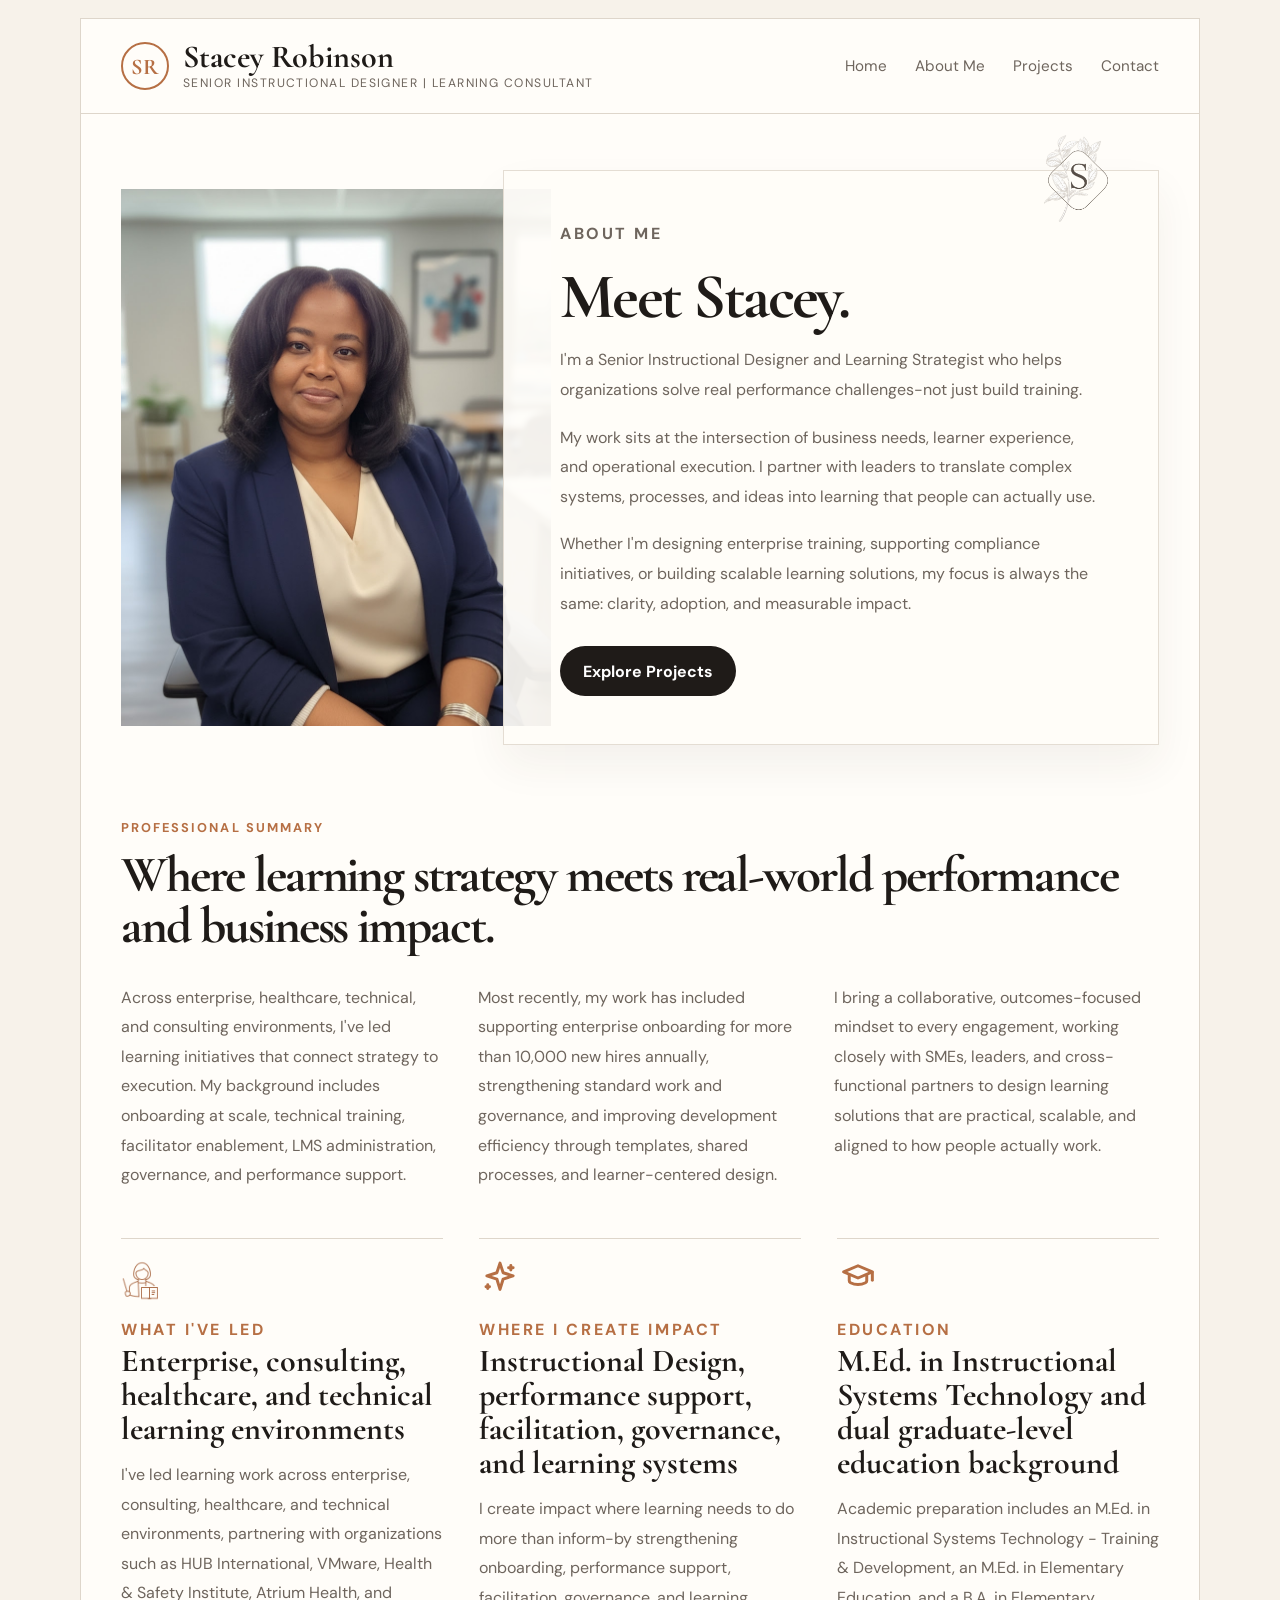
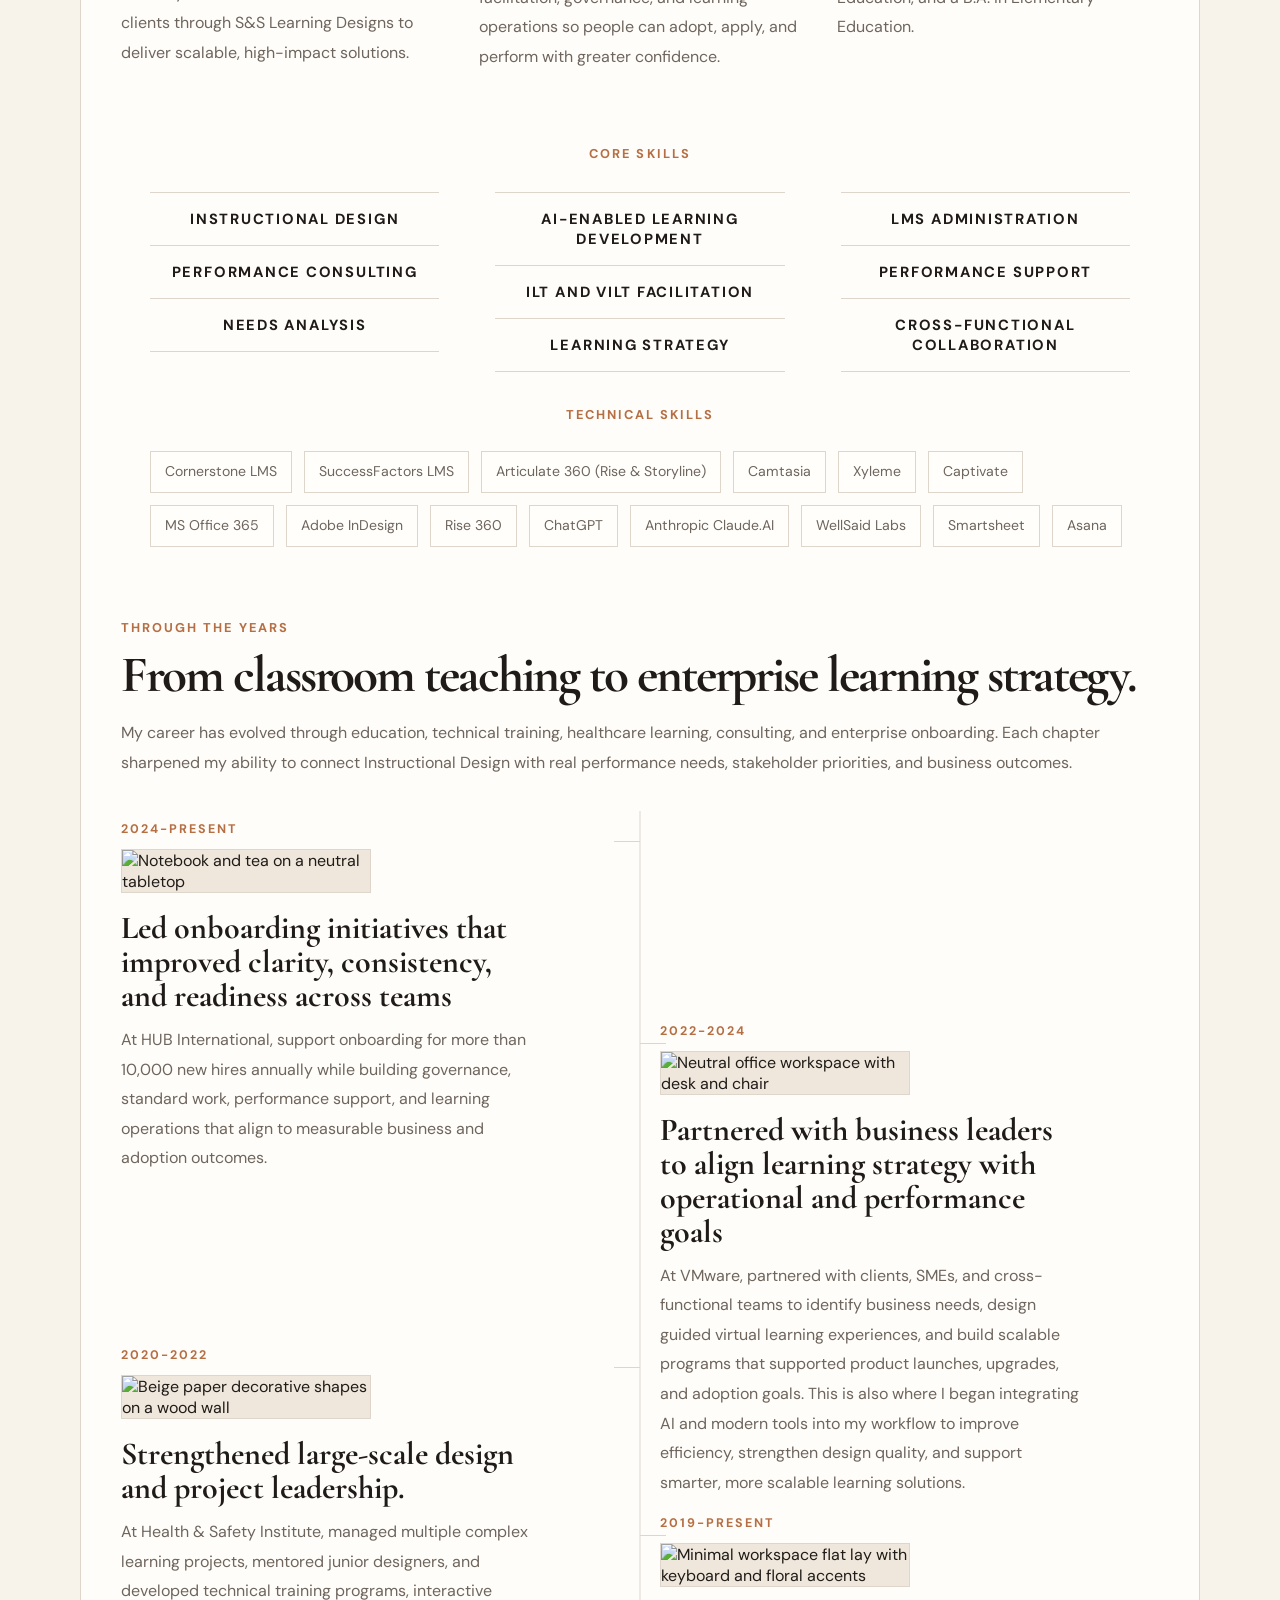
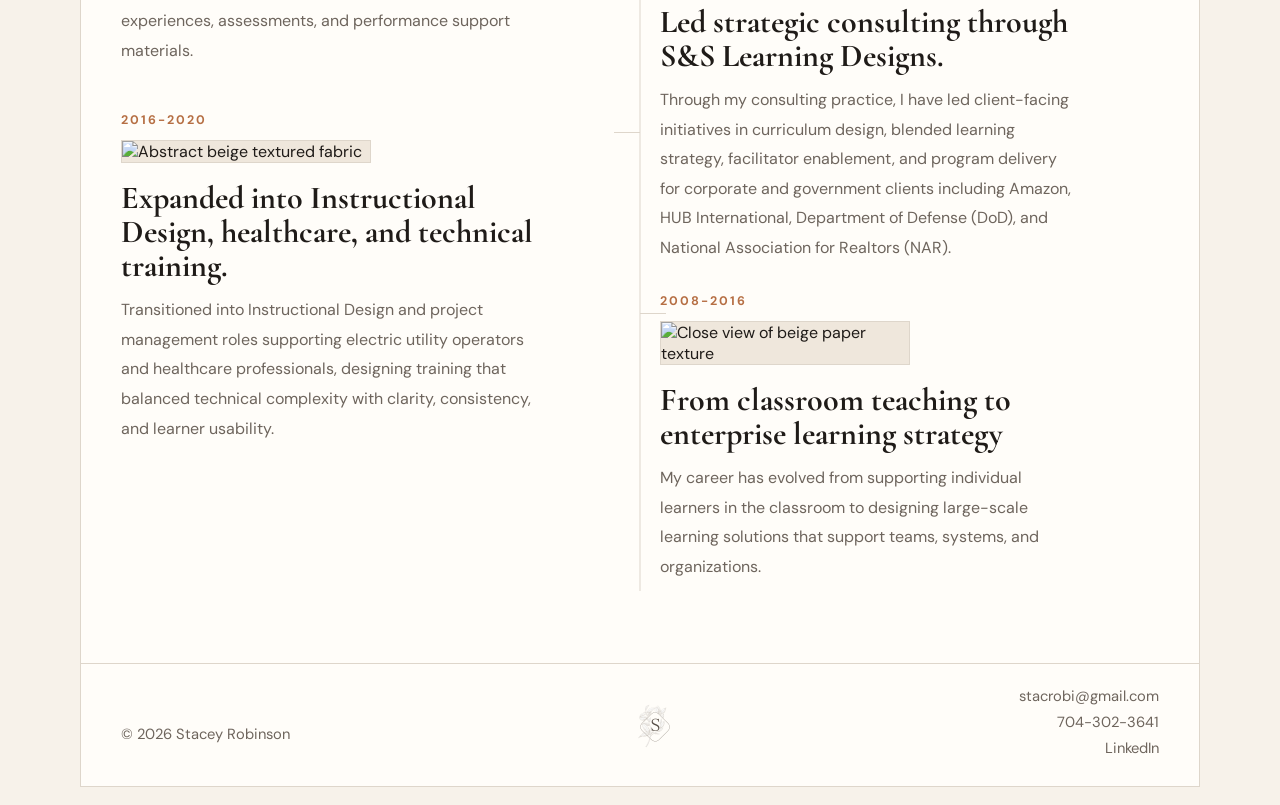
==== about.html @ fc7bc7dc "Add files via upload" ====
<!doctype html>
<html lang="en">
<head>
  <meta charset="utf-8">
  <meta name="viewport" content="width=device-width, initial-scale=1">
  <title>About Me | Stacey Robinson</title>
  <meta
    name="description"
    content="About Stacey Robinson, Senior Instructional Designer and Learning Strategist focused on enterprise learning, performance support, and strategic capability building."
  >
  <link rel="preconnect" href="https://fonts.googleapis.com">
  <link rel="preconnect" href="https://fonts.gstatic.com" crossorigin>
  <link
    href="https://fonts.googleapis.com/css2?family=DM+Sans:wght@400;500;700&family=Cormorant+Garamond:wght@500;600;700&display=swap"
    rel="stylesheet"
  >
  <link rel="stylesheet" href="styles.css">
</head>
<body>
  <div class="page-shell">
    <header class="site-header">
      <a class="brand" href="index.html" aria-label="Stacey Robinson home">
        <span class="brand-mark">SR</span>
        <span class="brand-copy">
          <span class="brand-name">Stacey Robinson</span>
          <span class="brand-role">Senior Instructional Designer | Learning Consultant</span>
        </span>
      </a>

      <button class="menu-toggle" type="button" aria-expanded="false" aria-controls="site-nav">
        Menu
      </button>

      <nav class="site-nav" id="site-nav" aria-label="Primary">
        <a href="index.html">Home</a>
        <a href="about.html">About Me</a>
        <a href="projects.html">Projects</a>
        <a href="contact.html">Contact</a>
      </nav>
    </header>

    <main>
      <section class="about-page-hero">
        <div class="about-page-image">
          <img src="about-stacey.jpg" alt="Portrait of Stacey Robinson seated in a professional office">
        </div>

        <div class="about-page-card">
          <div class="about-page-logo-wrap" aria-hidden="true">
            <img class="about-page-logo" src="stacey-botanical-logo.png" alt="Decorative Stacey Robinson botanical logo">
          </div>
          <p class="eyebrow">About Me</p>
          <h1>Meet Stacey.</h1>
          <p>
            I'm a Senior Instructional Designer and Learning Strategist who helps organizations solve
            real performance challenges-not just build training.
          </p>
          <p>
            My work sits at the intersection of business needs, learner experience, and operational
            execution. I partner with leaders to translate complex systems, processes, and ideas into
            learning that people can actually use.
          </p>
          <p>
            Whether I'm designing enterprise training, supporting compliance initiatives, or building
            scalable learning solutions, my focus is always the same: clarity, adoption, and measurable impact.
          </p>
          <a class="button button-primary" href="projects.html">Explore Projects</a>
        </div>
      </section>

      <section class="about-story">
        <div class="section-heading">
          <p class="eyebrow">Professional Summary</p>
          <h2>Where learning strategy meets real-world performance and business impact.</h2>
        </div>

        <div class="about-story-grid">
          <p>
            Across enterprise, healthcare, technical, and consulting environments, I've led learning
            initiatives that connect strategy to execution. My background includes onboarding at scale,
            technical training, facilitator enablement, LMS administration, governance, and performance support.
          </p>
          <p>
            Most recently, my work has included supporting enterprise onboarding for more than 10,000
            new hires annually, strengthening standard work and governance, and improving development efficiency
            through templates, shared processes, and learner-centered design.
          </p>
          <p>
            I bring a collaborative, outcomes-focused mindset to every engagement, working closely with
            SMEs, leaders, and cross-functional partners to design learning solutions that are practical,
            scalable, and aligned to how people actually work.
          </p>
        </div>
      </section>

      <section class="about-credentials">
        <div class="about-credential">
          <span class="about-credential-icon" aria-hidden="true">
            <img class="about-credential-icon-image" src="what-ive-led-icon.png" alt="">
          </span>
          <p class="eyebrow">What I've Led</p>
          <h3>Enterprise, consulting, healthcare, and technical learning environments</h3>
          <p>
            I've led learning work across enterprise, consulting, healthcare, and technical environments,
            partnering with organizations such as HUB International, VMware, Health &amp; Safety Institute,
            Atrium Health, and clients through S&amp;S Learning Designs to deliver scalable, high-impact solutions.
          </p>
        </div>

        <div class="about-credential">
          <span class="about-credential-icon" aria-hidden="true">
            <svg viewBox="0 0 24 24" focusable="false">
              <path d="M12 3.5 13.8 9l5.7 1.8-5.7 1.8-1.8 5.9-1.8-5.9-5.7-1.8L10.2 9 12 3.5Z" fill="none" stroke="currentColor" stroke-width="1.7" stroke-linejoin="round"/>
              <path d="M18.2 4.8v2.6M19.5 6.1h-2.6M5 15.9v2.1M6 17H4" fill="none" stroke="currentColor" stroke-width="1.7" stroke-linecap="round"/>
            </svg>
          </span>
          <p class="eyebrow">Where I Create Impact</p>
          <h3>Instructional Design, performance support, facilitation, governance, and learning systems</h3>
          <p>
            I create impact where learning needs to do more than inform-by strengthening onboarding,
            performance support, facilitation, governance, and learning operations so people can adopt,
            apply, and perform with greater confidence.
          </p>
        </div>

        <div class="about-credential">
          <span class="about-credential-icon" aria-hidden="true">
            <svg viewBox="0 0 24 24" focusable="false">
              <path d="M3.8 8.5 12 5l8.2 3.5L12 12 3.8 8.5Z" fill="none" stroke="currentColor" stroke-width="1.7" stroke-linejoin="round"/>
              <path d="M7 10.4v3.2c0 .5.3.9.7 1.1 1 .5 2.5 1 4.3 1s3.3-.5 4.3-1c.4-.2.7-.6.7-1.1v-3.2" fill="none" stroke="currentColor" stroke-width="1.7" stroke-linecap="round" stroke-linejoin="round"/>
              <path d="M20.2 9v4.3" fill="none" stroke="currentColor" stroke-width="1.7" stroke-linecap="round"/>
            </svg>
          </span>
          <p class="eyebrow">Education</p>
          <h3>M.Ed. in Instructional Systems Technology and dual graduate-level education background</h3>
          <p>
            Academic preparation includes an M.Ed. in Instructional Systems Technology - Training &amp; Development,
            an M.Ed. in Elementary Education, and a B.A. in Elementary Education.
          </p>
        </div>
      </section>

      <section class="skills-expertise">
        <div class="section-heading section-heading-centered">
          <p class="eyebrow">Core Skills</p>
        </div>

        <div class="skills-grid">
          <div class="skills-column">
            <p>Instructional Design</p>
            <p>Performance Consulting</p>
            <p>Needs Analysis</p>
          </div>
          <div class="skills-column">
            <p>AI-Enabled Learning Development</p>
            <p>ILT and VILT Facilitation</p>
            <p>Learning Strategy</p>
          </div>
          <div class="skills-column">
            <p>LMS Administration</p>
            <p>Performance Support</p>
            <p>Cross-Functional Collaboration</p>
          </div>
        </div>

        <div class="section-heading section-heading-centered technical-skills-heading">
          <p class="eyebrow">Technical Skills</p>
        </div>

        <div class="technical-tools">
          <p>Cornerstone LMS</p>
          <p>SuccessFactors LMS</p>
          <p>Articulate 360 (Rise &amp; Storyline)</p>
          <p>Camtasia</p>
          <p>Xyleme</p>
          <p>Captivate</p>
          <p>MS Office 365</p>
          <p>Adobe InDesign</p>
          <p>Rise 360</p>
          <p>ChatGPT</p>
          <p>Anthropic Claude.AI</p>
          <p>WellSaid Labs</p>
          <p>Smartsheet</p>
          <p>Asana</p>
        </div>
      </section>

      <section class="career-timeline">
        <div class="career-timeline-intro">
          <p class="eyebrow">Through The Years</p>
          <h2>From classroom teaching to enterprise learning strategy.</h2>
          <p>
            My career has evolved through education, technical training, healthcare learning, consulting,
            and enterprise onboarding. Each chapter sharpened my ability to connect Instructional Design
            with real performance needs, stakeholder priorities, and business outcomes.
          </p>
        </div>

        <div class="timeline">
          <article class="timeline-item timeline-item-left">
            <div class="timeline-content">
              <p class="timeline-year">2024-Present</p>
              <img
                class="timeline-image"
                src="https://images.pexels.com/photos/2829259/pexels-photo-2829259.jpeg?auto=compress&cs=tinysrgb&w=1200"
                alt="Notebook and tea on a neutral tabletop"
              >
              <h3>Led onboarding initiatives that improved clarity, consistency, and readiness across teams</h3>
              <p>
                At HUB International, support onboarding for more than 10,000 new hires annually while
                building governance, standard work, performance support, and learning operations that align
                to measurable business and adoption outcomes.
              </p>
            </div>
          </article>

          <article class="timeline-item timeline-item-right">
            <div class="timeline-content">
              <p class="timeline-year">2022-2024</p>
              <img
                class="timeline-image"
                src="https://images.pexels.com/photos/20348131/pexels-photo-20348131.jpeg?auto=compress&cs=tinysrgb&w=1200"
                alt="Neutral office workspace with desk and chair"
              >
              <h3>Partnered with business leaders to align learning strategy with operational and performance goals</h3>
              <p>
                At VMware, partnered with clients, SMEs, and cross-functional teams to identify business
                needs, design guided virtual learning experiences, and build scalable programs that supported
                product launches, upgrades, and adoption goals. This is also where I began integrating AI
                and modern tools into my workflow to improve efficiency, strengthen design quality, and
                support smarter, more scalable learning solutions.
              </p>
            </div>
          </article>

          <article class="timeline-item timeline-item-left">
            <div class="timeline-content">
              <p class="timeline-year">2020-2022</p>
              <img
                class="timeline-image"
                src="https://images.pexels.com/photos/8251108/pexels-photo-8251108.jpeg?auto=compress&cs=tinysrgb&w=1200"
                alt="Beige paper decorative shapes on a wood wall"
              >
              <h3>Strengthened large-scale design and project leadership.</h3>
              <p>
                At Health &amp; Safety Institute, managed multiple complex learning projects, mentored
                junior designers, and developed technical training programs, interactive experiences,
                assessments, and performance support materials.
              </p>
            </div>
          </article>

          <article class="timeline-item timeline-item-right">
            <div class="timeline-content">
              <p class="timeline-year">2019-Present</p>
              <img
                class="timeline-image"
                src="https://images.pexels.com/photos/768938/pexels-photo-768938.jpeg?auto=compress&cs=tinysrgb&w=1200"
                alt="Minimal workspace flat lay with keyboard and floral accents"
              >
              <h3>Led strategic consulting through S&amp;S Learning Designs.</h3>
              <p>
                Through my consulting practice, I have led client-facing initiatives in curriculum design,
                blended learning strategy, facilitator enablement, and program delivery for corporate and
                government clients including Amazon, HUB International, Department of Defense (DoD), and
                National Association for Realtors (NAR).
              </p>
            </div>
          </article>

          <article class="timeline-item timeline-item-left">
            <div class="timeline-content">
              <p class="timeline-year">2016-2020</p>
              <img
                class="timeline-image"
                src="https://images.pexels.com/photos/34860703/pexels-photo-34860703.jpeg?auto=compress&cs=tinysrgb&w=1200"
                alt="Abstract beige textured fabric"
              >
              <h3>Expanded into Instructional Design, healthcare, and technical training.</h3>
              <p>
                Transitioned into Instructional Design and project management roles supporting electric
                utility operators and healthcare professionals, designing training that balanced technical
                complexity with clarity, consistency, and learner usability.
              </p>
            </div>
          </article>

          <article class="timeline-item timeline-item-right">
            <div class="timeline-content">
              <p class="timeline-year">2008-2016</p>
              <img
                class="timeline-image"
                src="https://images.pexels.com/photos/5993559/pexels-photo-5993559.jpeg?auto=compress&cs=tinysrgb&w=1200"
                alt="Close view of beige paper texture"
              >
              <h3>From classroom teaching to enterprise learning strategy</h3>
              <p>
                My career has evolved from supporting individual learners in the classroom to designing
                large-scale learning solutions that support teams, systems, and organizations.
              </p>
            </div>
          </article>
        </div>
      </section>
    </main>

    <footer class="site-footer">
      <p>&copy; 2026 Stacey Robinson</p>
      <img class="footer-logo" src="stacey-botanical-logo.png" alt="Stacey Robinson botanical logo">
      <div class="footer-contact">
        <a href="mailto:stacrobi@gmail.com">stacrobi@gmail.com</a>
        <a href="tel:7043023641">704-302-3641</a>
        <a href="https://www.linkedin.com/in/stacrobi/" target="_blank" rel="noreferrer">LinkedIn</a>
      </div>
    </footer>
  </div>

  <script src="script.js"></script>
</body>
</html>
---- styles.css ----
:root {
  --bg: #f7f2ea;
  --surface: #fffdf9;
  --text: #1f1b18;
  --muted: #6e655d;
  --line: #ded6cb;
  --accent: #b66f44;
  --max-width: 1120px;
}

*,
*::before,
*::after {
  box-sizing: border-box;
}

html {
  scroll-behavior: smooth;
}

body {
  margin: 0;
  background: var(--bg);
  color: var(--text);
  font-family: "DM Sans", sans-serif;
}

img {
  display: block;
  max-width: 100%;
}

a {
  color: inherit;
  text-decoration: none;
}

.page-shell {
  width: min(calc(100% - 32px), var(--max-width));
  margin: 18px auto;
  padding: 0 0 28px;
  background: var(--surface);
  border: 1px solid var(--line);
}

.site-header,
.hero,
.hero-kicker,
.about-page-hero,
.about-story,
.about-credentials,
.skills-expertise,
.career-timeline,
.contact-page-hero,
.contact-page-grid,
.projects-hero,
.project-detail,
.focus,
.highlights,
.contact-strip,
.site-footer {
  padding-left: 40px;
  padding-right: 40px;
}

.site-header {
  display: flex;
  align-items: center;
  justify-content: space-between;
  gap: 24px;
  padding-top: 22px;
  padding-bottom: 22px;
  border-bottom: 1px solid var(--line);
}

.brand {
  display: inline-flex;
  align-items: center;
  gap: 14px;
}

.brand-mark {
  display: grid;
  place-items: center;
  width: 48px;
  height: 48px;
  border: 2px solid var(--accent);
  border-radius: 50%;
  color: var(--accent);
  font-family: "Cormorant Garamond", serif;
  font-size: 1.4rem;
  font-weight: 700;
}

.brand-copy {
  display: flex;
  flex-direction: column;
  gap: 2px;
}

.brand-name {
  font-family: "Cormorant Garamond", serif;
  font-size: 2rem;
  font-weight: 700;
  line-height: 1;
}

.brand-role {
  font-size: 0.76rem;
  letter-spacing: 0.12em;
  text-transform: uppercase;
  color: var(--muted);
}

.site-nav {
  display: flex;
  gap: 28px;
  align-items: center;
  font-size: 0.95rem;
}

.site-nav a {
  color: var(--muted);
}

.site-nav a:hover,
.site-nav a:focus-visible {
  color: var(--text);
}

.menu-toggle {
  display: none;
  border: 1px solid var(--line);
  background: transparent;
  padding: 10px 14px;
  font: inherit;
  cursor: pointer;
}

.hero {
  display: grid;
  grid-template-columns: 380px minmax(0, 1.2fr);
  gap: 56px;
  align-items: start;
  padding-top: 54px;
  padding-bottom: 54px;
}

.hero-media img {
  width: 100%;
  aspect-ratio: 3 / 4;
  object-fit: cover;
}

.hero-media {
  padding-top: 18px;
}

.eyebrow {
  margin: 0 0 14px;
  color: var(--accent);
  font-size: 0.8rem;
  font-weight: 700;
  letter-spacing: 0.16em;
  text-transform: uppercase;
}

.hero-kicker {
  margin: 32px 0 0;
  text-align: center;
  color: var(--accent);
  font-weight: 700;
}

.hero .eyebrow {
  text-align: center;
}

.hero h1,
.section-heading h2,
.contact-copy h2 {
  margin: 0;
  font-family: "Cormorant Garamond", serif;
  font-size: clamp(2.8rem, 4.4vw, 4.6rem);
  line-height: 1;
  letter-spacing: -0.04em;
}

.hero-intro,
.hero-support,
.focus-list p,
.highlight-item p,
.contact-details a {
  font-size: 1rem;
  line-height: 1.8;
  color: var(--muted);
}

.hero-intro {
  margin: 24px 0 12px;
  max-width: 58ch;
}

.hero-support {
  margin: 0;
  max-width: 58ch;
}

.hero-actions {
  display: flex;
  flex-wrap: wrap;
  gap: 14px;
  margin-top: 28px;
}

.button {
  display: inline-flex;
  align-items: center;
  justify-content: center;
  min-height: 50px;
  padding: 0 22px;
  border: 1px solid transparent;
  border-radius: 999px;
  font-weight: 700;
}

.button-primary {
  background: var(--text);
  color: #fff;
}

.button-secondary {
  background: transparent;
  border-color: var(--line);
}

.focus,
.highlights,
.contact-strip {
  padding-top: 56px;
  padding-bottom: 56px;
}

.section-heading {
  max-width: none;
  margin-bottom: 30px;
}

.section-heading h2,
.contact-copy h2 {
  font-size: clamp(2.2rem, 4vw, 3.8rem);
}

.focus-list {
  display: grid;
  grid-template-columns: repeat(3, minmax(0, 1fr));
  gap: 32px;
}

.focus-list article,
.highlight-item {
  padding-top: 18px;
  border-top: 1px solid var(--line);
}

.project-card-link {
  display: block;
  transition: transform 180ms ease, color 180ms ease;
}

.project-card-link:hover,
.project-card-link:focus-visible {
  transform: translateY(-4px);
}

.focus-icon {
  display: inline-flex;
  width: 40px;
  height: 40px;
  margin: 0 auto 18px;
  color: var(--accent);
}

.focus-icon svg {
  width: 100%;
  height: 100%;
}

.focus-list h3,
.highlight-item h3 {
  margin: 0 0 12px;
  font-family: "Cormorant Garamond", serif;
  font-size: 1.9rem;
  line-height: 1.05;
}

.highlights-grid {
  display: grid;
  grid-template-columns: repeat(3, minmax(0, 1fr));
  gap: 28px 36px;
}

.project-thumb-image {
  width: 100%;
  aspect-ratio: 4 / 3;
  margin-bottom: 18px;
  border: 1px solid var(--line);
  object-fit: cover;
  background: #efe7dc;
}

.project-link-button,
.project-review-button {
  display: inline-flex;
  align-items: center;
  justify-content: center;
  min-height: 46px;
  margin-top: 10px;
  padding: 0 18px;
  border: 1px solid var(--line);
  border-radius: 999px;
  background: transparent;
  color: var(--text);
  font-weight: 700;
  transition: background-color 180ms ease, color 180ms ease, border-color 180ms ease, transform 180ms ease;
}

.project-card-link:hover .project-link-button,
.project-card-link:focus-visible .project-link-button {
  border-color: var(--text);
  background: var(--text);
  color: #fff;
  transform: translateY(-1px);
}

.contact-strip {
  display: grid;
  grid-template-columns: minmax(0, 1fr) 280px;
  gap: 32px;
  border-top: 1px solid var(--line);
}

.contact-page-hero {
  padding-top: 42px;
  padding-bottom: 12px;
}

.contact-page-hero h1 {
  margin: 0;
  font-family: "Cormorant Garamond", serif;
  font-size: clamp(2.7rem, 4.6vw, 4.2rem);
  line-height: 0.98;
  letter-spacing: -0.04em;
}

.contact-page-grid {
  display: grid;
  grid-template-columns: 220px minmax(0, 1fr);
  gap: 40px;
  padding-top: 12px;
  padding-bottom: 64px;
}

.contact-page-sidebar {
  display: grid;
  align-content: start;
  gap: 26px;
  padding-top: 10px;
}

.contact-sidebar-block {
  display: grid;
  gap: 6px;
}

.contact-sidebar-label {
  margin: 0 0 2px;
  color: var(--text);
  font-size: 0.76rem;
  font-weight: 700;
  letter-spacing: 0.16em;
  text-transform: uppercase;
}

.contact-sidebar-block a,
.contact-sidebar-block p {
  margin: 0;
  color: var(--muted);
  font-size: 0.95rem;
  line-height: 1.7;
}

.contact-form-panel {
  display: grid;
  gap: 26px;
  padding: 58px 62px;
  background: rgba(255, 255, 255, 0.34);
  border: 1px solid rgba(222, 214, 203, 0.55);
}

.contact-form-field {
  display: grid;
  gap: 12px;
}

.contact-form-field span {
  color: var(--muted);
  font-size: 0.95rem;
}

.contact-form-field input,
.contact-form-field textarea {
  width: 100%;
  border: 0;
  border-bottom: 1px solid var(--line);
  background: transparent;
  padding: 0 0 12px;
  color: var(--text);
  font: inherit;
}

.contact-form-field input:focus,
.contact-form-field textarea:focus {
  outline: none;
  border-bottom-color: var(--text);
}

.contact-form-field textarea {
  resize: vertical;
  min-height: 120px;
}

.contact-form-actions {
  display: flex;
  align-items: center;
  gap: 20px;
  flex-wrap: wrap;
}

.about-page-hero {
  display: grid;
  grid-template-columns: minmax(320px, 430px) minmax(0, 1fr);
  gap: 0;
  align-items: center;
  padding-top: 56px;
  padding-bottom: 56px;
}

.about-page-image {
  position: relative;
  z-index: 1;
}

.about-page-image img {
  width: 100%;
  aspect-ratio: 4 / 5;
  object-fit: cover;
}

.about-page-card {
  position: relative;
  z-index: 2;
  margin-left: -48px;
  padding: 48px 56px;
  background: rgba(255, 253, 249, 0.92);
  border: 1px solid rgba(222, 214, 203, 0.8);
  box-shadow: 0 20px 40px rgba(60, 47, 34, 0.06);
}

.about-page-logo {
  display: block;
  width: 100%;
  height: auto;
}

.about-page-logo-wrap {
  position: absolute;
  top: -58px;
  right: -18px;
  width: 196px;
  pointer-events: none;
}

.about-page-card h1 {
  margin: 0 0 18px;
  font-family: "Cormorant Garamond", serif;
  font-size: clamp(3rem, 5vw, 4.7rem);
  line-height: 0.95;
  letter-spacing: -0.04em;
}

.about-page-card p,
.about-story-grid p,
.about-credential p {
  font-size: 1rem;
  line-height: 1.85;
  color: var(--muted);
}

.about-page-card p {
  max-width: 60ch;
  margin: 0 0 18px;
}

.about-page-card .button {
  margin-top: 10px;
}

.about-story {
  padding-top: 18px;
  padding-bottom: 48px;
}

.about-story-grid {
  display: grid;
  grid-template-columns: repeat(3, minmax(0, 1fr));
  gap: 32px;
}

.about-story-grid p,
.about-credential p {
  margin: 0;
}

.about-credentials {
  display: grid;
  grid-template-columns: repeat(3, minmax(0, 1fr));
  gap: 28px 36px;
  padding-top: 0;
  padding-bottom: 56px;
}

.skills-expertise {
  padding-top: 18px;
  padding-bottom: 64px;
}

.section-heading-centered {
  text-align: center;
  margin-left: auto;
  margin-right: auto;
}

.skills-grid {
  display: grid;
  grid-template-columns: repeat(3, minmax(0, 1fr));
  gap: 20px 56px;
  max-width: 980px;
  margin: 0 auto;
}

.skills-column p {
  margin: 0;
  padding: 16px 0;
  border-top: 1px solid var(--line);
  color: var(--text);
  font-size: 0.92rem;
  font-weight: 700;
  letter-spacing: 0.12em;
  text-transform: uppercase;
  text-align: center;
}

.skills-column p:last-child {
  border-bottom: 1px solid var(--line);
}

.technical-tools {
  display: flex;
  flex-wrap: wrap;
  gap: 12px;
  max-width: 980px;
  margin: 28px auto 0;
}

.technical-skills-heading {
  margin-top: 34px;
  margin-bottom: 0;
}

.technical-tools p {
  margin: 0;
  padding: 10px 14px;
  border: 1px solid var(--line);
  color: var(--muted);
  font-size: 0.88rem;
  line-height: 1.4;
  background: rgba(255, 255, 255, 0.32);
}

.career-timeline {
  padding-top: 8px;
  padding-bottom: 72px;
}

.career-timeline-intro {
  max-width: none;
  margin-bottom: 34px;
}

.career-timeline-intro h2 {
  margin: 0 0 18px;
  font-family: "Cormorant Garamond", serif;
  font-size: clamp(2.6rem, 4vw, 4rem);
  line-height: 0.98;
  letter-spacing: -0.04em;
}

.career-timeline-intro p:last-child {
  margin: 0;
  max-width: 100%;
  font-size: 1rem;
  line-height: 1.85;
  color: var(--muted);
}

.timeline {
  position: relative;
  display: grid;
  gap: 0;
  padding: 10px 0;
  align-items: start;
}

.timeline::before {
  content: "";
  position: absolute;
  top: 0;
  bottom: 0;
  left: 50%;
  width: 1px;
  background: var(--line);
  transform: translateX(-50%);
}

.timeline-item {
  position: relative;
  width: calc(50% - 8px);
}

.timeline-item + .timeline-item {
  margin-top: -150px;
}

.timeline-item::after {
  content: "";
  position: absolute;
  top: 20px;
  width: 26px;
  height: 1px;
  background: var(--line);
}

.timeline-item-left {
  justify-self: start;
}

.timeline-item-left::after {
  right: -8px;
}

.timeline-item-right {
  justify-self: end;
}

.timeline-item-right::after {
  left: -8px;
}

.timeline-content {
  max-width: 420px;
}

.timeline-item-right .timeline-content {
  margin-left: 12px;
}

.timeline-item-left .timeline-content {
  margin-right: 12px;
}

.timeline-year {
  margin: 0 0 12px;
  color: var(--accent);
  font-size: 0.78rem;
  font-weight: 700;
  letter-spacing: 0.16em;
  text-transform: uppercase;
}

.timeline-image {
  width: 100%;
  max-width: 250px;
  margin: 0 0 18px;
  border: 1px solid var(--line);
  object-fit: cover;
  background: #efe7dc;
}

.timeline-content h3 {
  margin: 0 0 12px;
  font-family: "Cormorant Garamond", serif;
  font-size: 2rem;
  line-height: 1.06;
}

.timeline-content p:last-child {
  margin: 0;
  font-size: 1rem;
  line-height: 1.85;
  color: var(--muted);
}

.about-credential {
  padding-top: 18px;
  border-top: 1px solid var(--line);
}

.about-credential-icon {
  display: inline-flex;
  width: 42px;
  height: 42px;
  margin-bottom: 16px;
  color: var(--accent);
}

.about-credential-icon svg {
  width: 100%;
  height: 100%;
}

.about-credential-icon-image {
  width: 112%;
  height: 112%;
  object-fit: contain;
  filter: brightness(0) saturate(100%) invert(48%) sepia(20%) saturate(1155%) hue-rotate(338deg) brightness(91%) contrast(89%);
}

.about-credential h3 {
  margin: 0 0 14px;
  font-family: "Cormorant Garamond", serif;
  font-size: 2rem;
  line-height: 1.06;
}

.about-credential .eyebrow {
  color: var(--accent);
  font-weight: 700;
}

.contact-details {
  display: grid;
  align-content: start;
  gap: 12px;
}

.contact-details a {
  display: inline-flex;
  align-items: center;
  gap: 10px;
}

.contact-icon {
  display: inline-flex;
  width: 18px;
  height: 18px;
  color: var(--text);
  flex: 0 0 auto;
}

.contact-icon svg {
  width: 100%;
  height: 100%;
}

.project-thumb {
  display: grid;
  place-items: center;
  aspect-ratio: 4 / 3;
  margin-bottom: 18px;
  border: 1px solid var(--line);
  background:
    linear-gradient(135deg, #f5eee6 0%, #efe4d7 100%);
  color: var(--muted);
  font-size: 0.85rem;
  font-weight: 700;
  letter-spacing: 0.08em;
  text-transform: uppercase;
}

.projects-hero {
  padding-top: 42px;
  padding-bottom: 24px;
}

.projects-hero h1 {
  margin: 0;
  font-family: "Cormorant Garamond", serif;
  font-size: clamp(2.9rem, 5vw, 5rem);
  line-height: 1;
  letter-spacing: -0.04em;
}

.projects-intro,
.project-detail-copy p,
.project-meta {
  max-width: none;
  font-size: 1.05rem;
  line-height: 1.8;
  color: var(--muted);
}

.projects-intro {
  width: 100%;
}

.project-detail {
  display: grid;
  grid-template-columns: minmax(300px, 420px) minmax(0, 1fr);
  gap: 48px;
  align-items: start;
  padding-top: 40px;
  padding-bottom: 40px;
  border-top: 1px solid var(--line);
}

.project-detail-media img {
  width: 100%;
  border: 1px solid var(--line);
  aspect-ratio: 4 / 3;
  object-fit: cover;
  background: #efe7dc;
}

.project-detail-copy h2 {
  margin: 0 0 16px;
  font-family: "Cormorant Garamond", serif;
  font-size: clamp(2.2rem, 4vw, 3.5rem);
  line-height: 1;
}

.project-detail-copy .eyebrow {
  color: var(--accent);
}

.project-detail-copy p {
  margin: 0 0 18px;
}

.project-review-button {
  margin-top: 18px;
}

.project-review-button:hover,
.project-review-button:focus-visible {
  border-color: var(--text);
  background: var(--text);
  color: #fff;
  transform: translateY(-1px);
}

.project-meta {
  margin: 0;
  padding-left: 20px;
}

.project-meta li + li {
  margin-top: 6px;
}

.site-footer {
  display: flex;
  align-items: end;
  justify-content: space-between;
  gap: 24px;
  padding-top: 22px;
  border-top: 1px solid var(--line);
  color: var(--muted);
  font-size: 0.92rem;
}

.footer-contact {
  display: grid;
  justify-items: end;
  gap: 6px;
  text-align: right;
}

.footer-logo {
  width: 96px;
  height: auto;
  justify-self: center;
}

.footer-contact a {
  color: var(--muted);
}

.footer-contact a:hover,
.footer-contact a:focus-visible {
  color: var(--text);
}

@media (max-width: 900px) {
  .hero,
  .about-page-hero,
  .about-story-grid,
  .about-credentials,
  .skills-grid,
  .timeline,
  .contact-page-grid,
  .project-detail,
  .focus-list,
  .highlights-grid,
  .contact-strip {
    grid-template-columns: 1fr;
  }

  .hero {
    gap: 32px;
  }

  .hero-media,
  .project-detail-media {
    max-width: 420px;
  }

  .about-page-card {
    margin-left: 0;
    margin-top: -24px;
    padding: 32px;
  }

  .about-page-logo-wrap {
    top: -14px;
    right: 8px;
    width: 144px;
  }

  .timeline::before {
    left: 0;
    transform: none;
  }

  .timeline-item {
    width: calc(100% - 28px);
    justify-self: end;
  }

  .timeline-item + .timeline-item {
    margin-top: 0;
  }

  .timeline-content,
  .timeline-item-right .timeline-content,
  .timeline-item-left .timeline-content {
    max-width: none;
    margin-left: 0;
    margin-right: 0;
  }

  .timeline-item::after,
  .timeline-item-left::after,
  .timeline-item-right::after {
    left: -28px;
    right: auto;
  }

  .contact-form-panel {
    padding: 34px 28px;
  }
}

@media (max-width: 760px) {
  .page-shell {
    width: min(calc(100% - 20px), var(--max-width));
  }

  .site-header,
  .hero,
  .about-page-hero,
  .about-story,
  .about-credentials,
  .skills-expertise,
  .career-timeline,
  .contact-page-hero,
  .contact-page-grid,
  .projects-hero,
  .project-detail,
  .focus,
  .highlights,
  .contact-strip,
  .site-footer {
    padding-left: 20px;
    padding-right: 20px;
  }

  .site-header {
    flex-wrap: wrap;
    align-items: flex-start;
  }

  .menu-toggle {
    display: inline-flex;
  }

  .site-nav {
    display: none;
    width: 100%;
    flex-direction: column;
    align-items: flex-start;
    gap: 12px;
    padding-top: 10px;
  }

  .site-nav.is-open {
    display: flex;
  }

  .brand-name {
    font-size: 1.6rem;
  }

  .site-footer {
    flex-direction: column;
    align-items: flex-start;
  }

  .footer-logo {
    align-self: center;
  }

  .footer-contact {
    justify-items: start;
    text-align: left;
  }
}
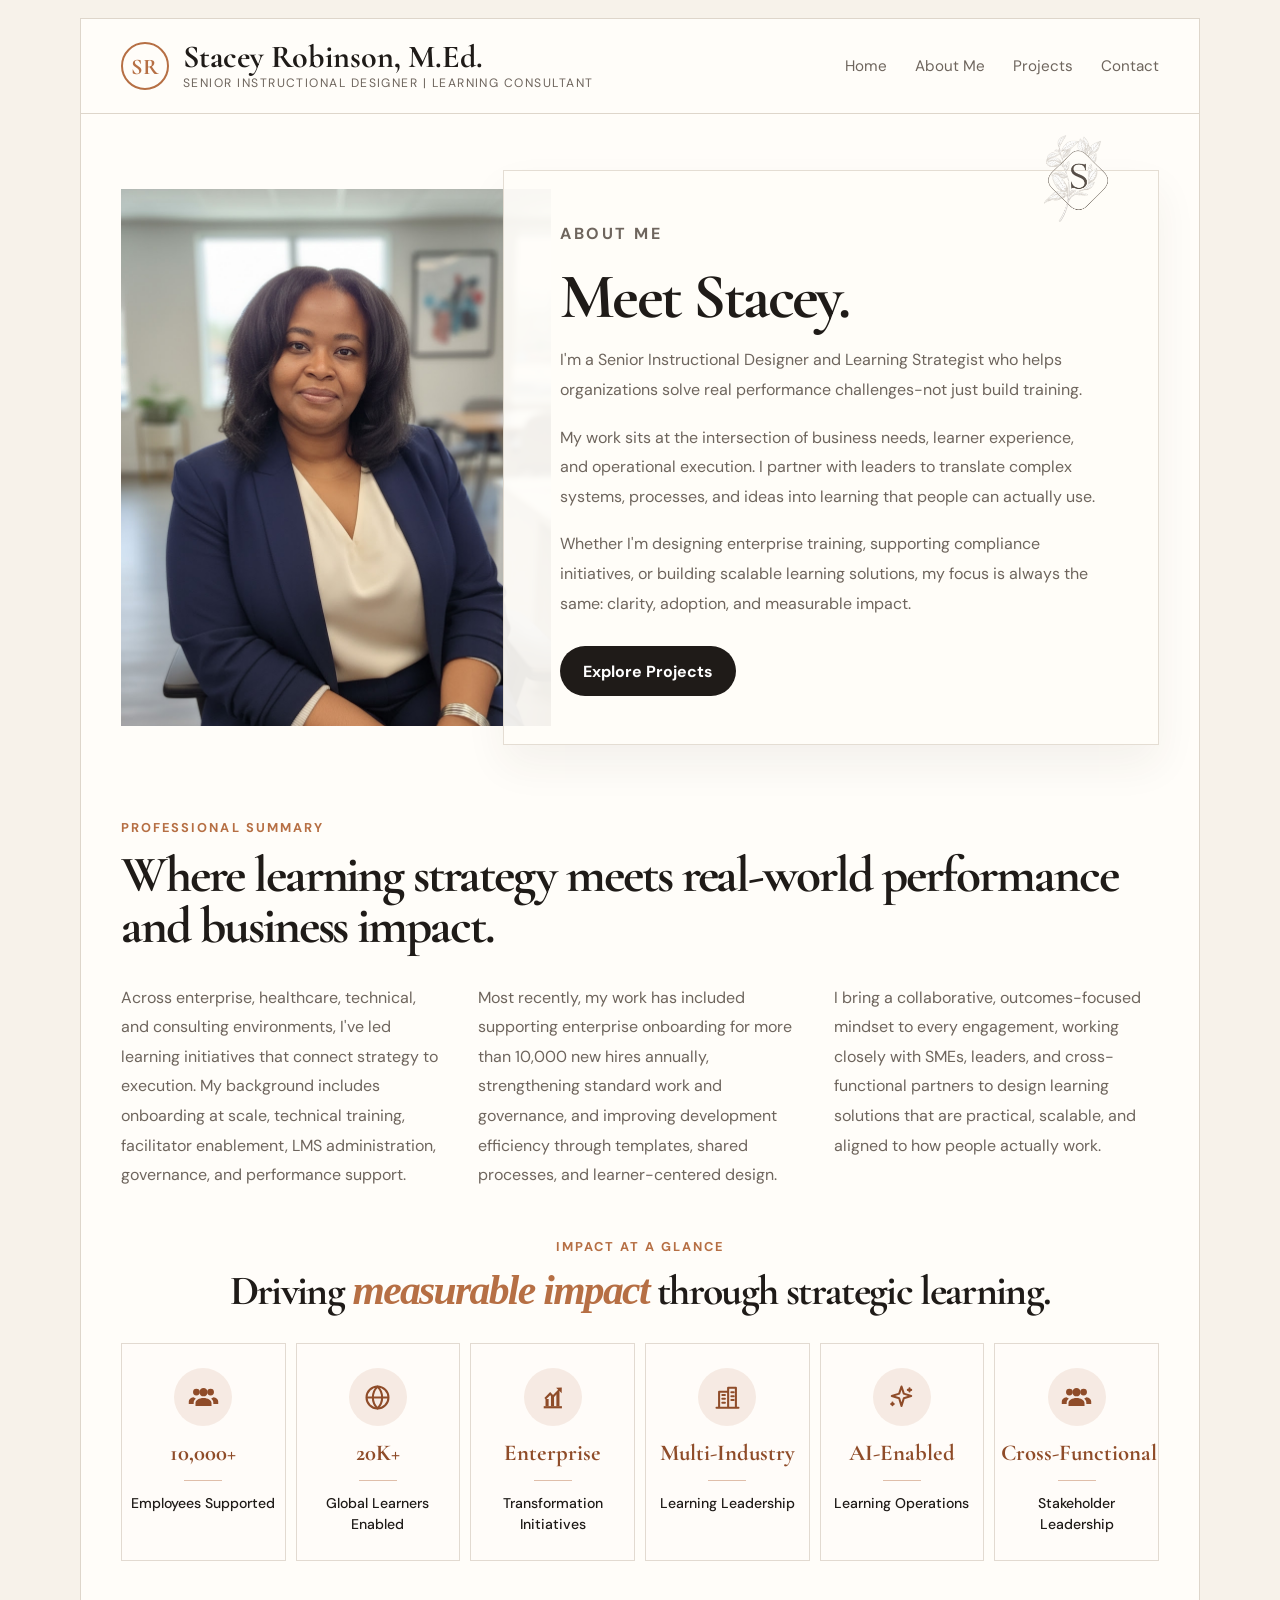
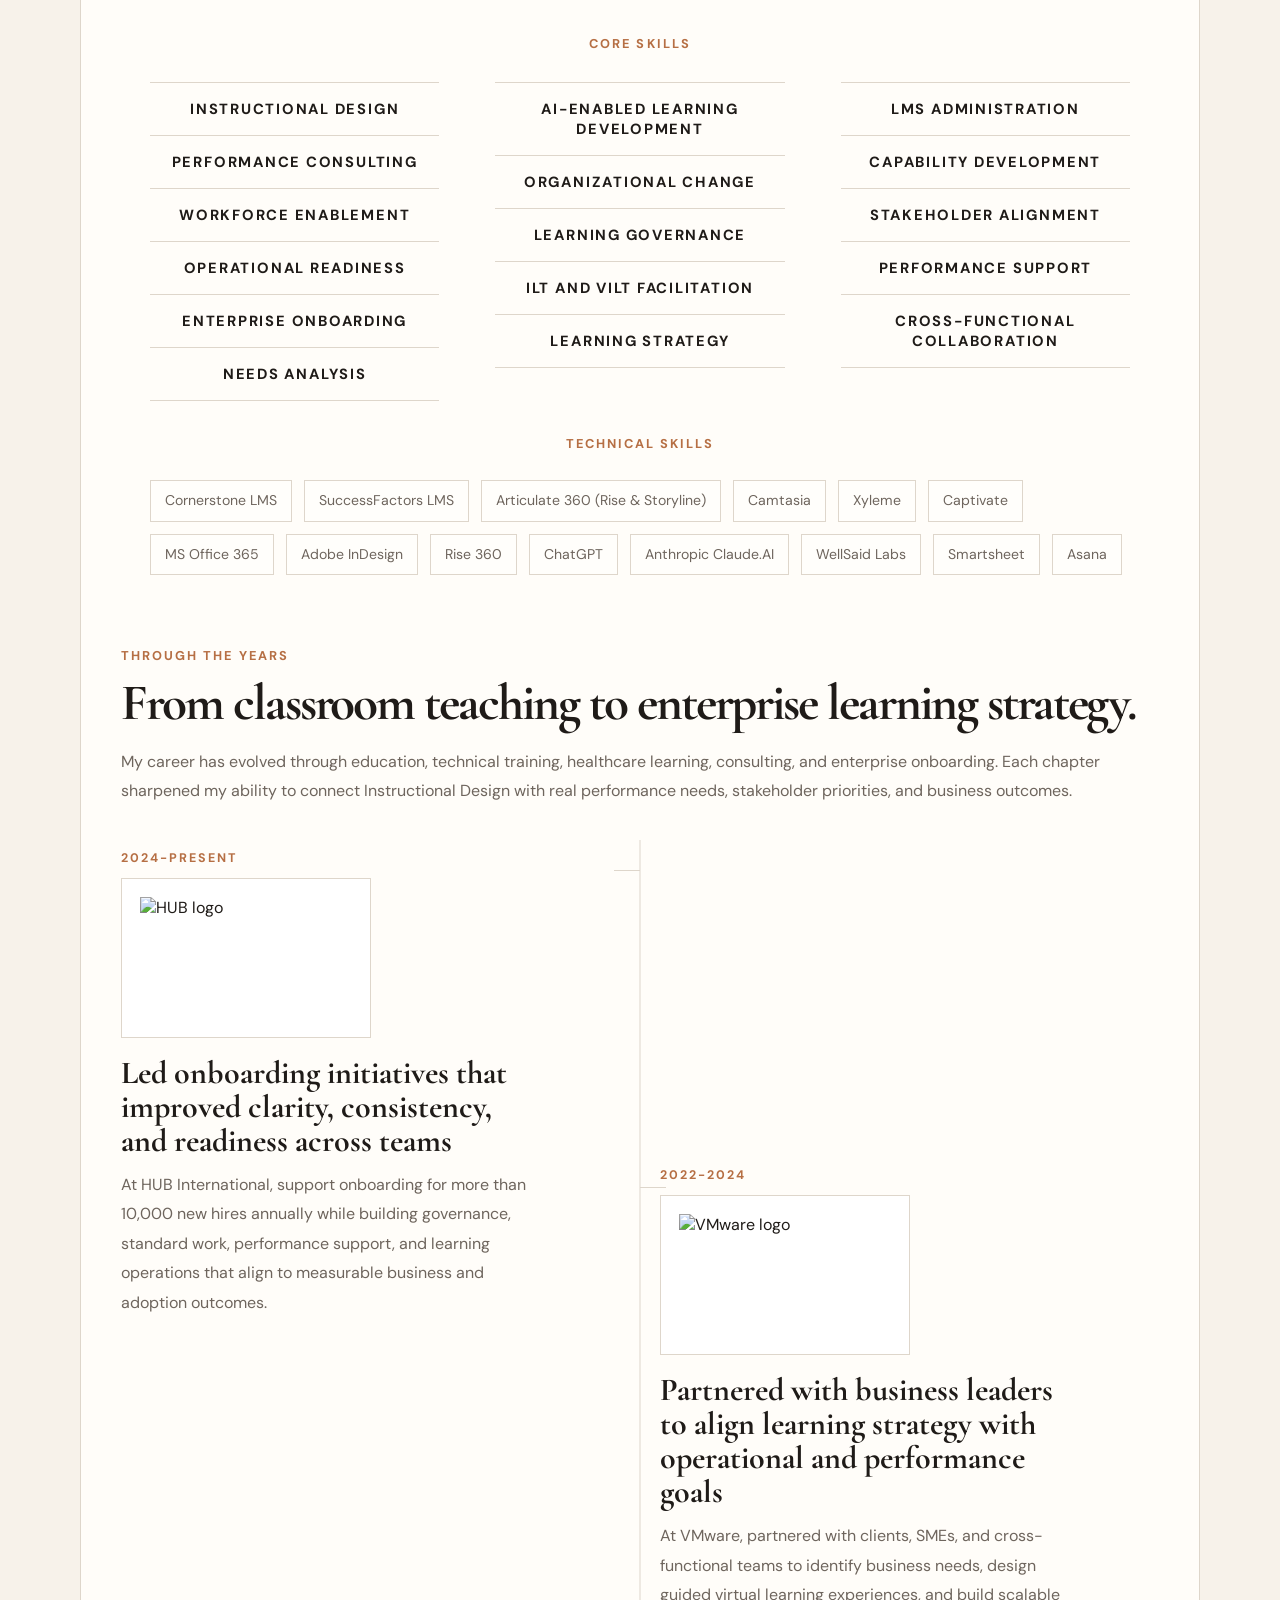
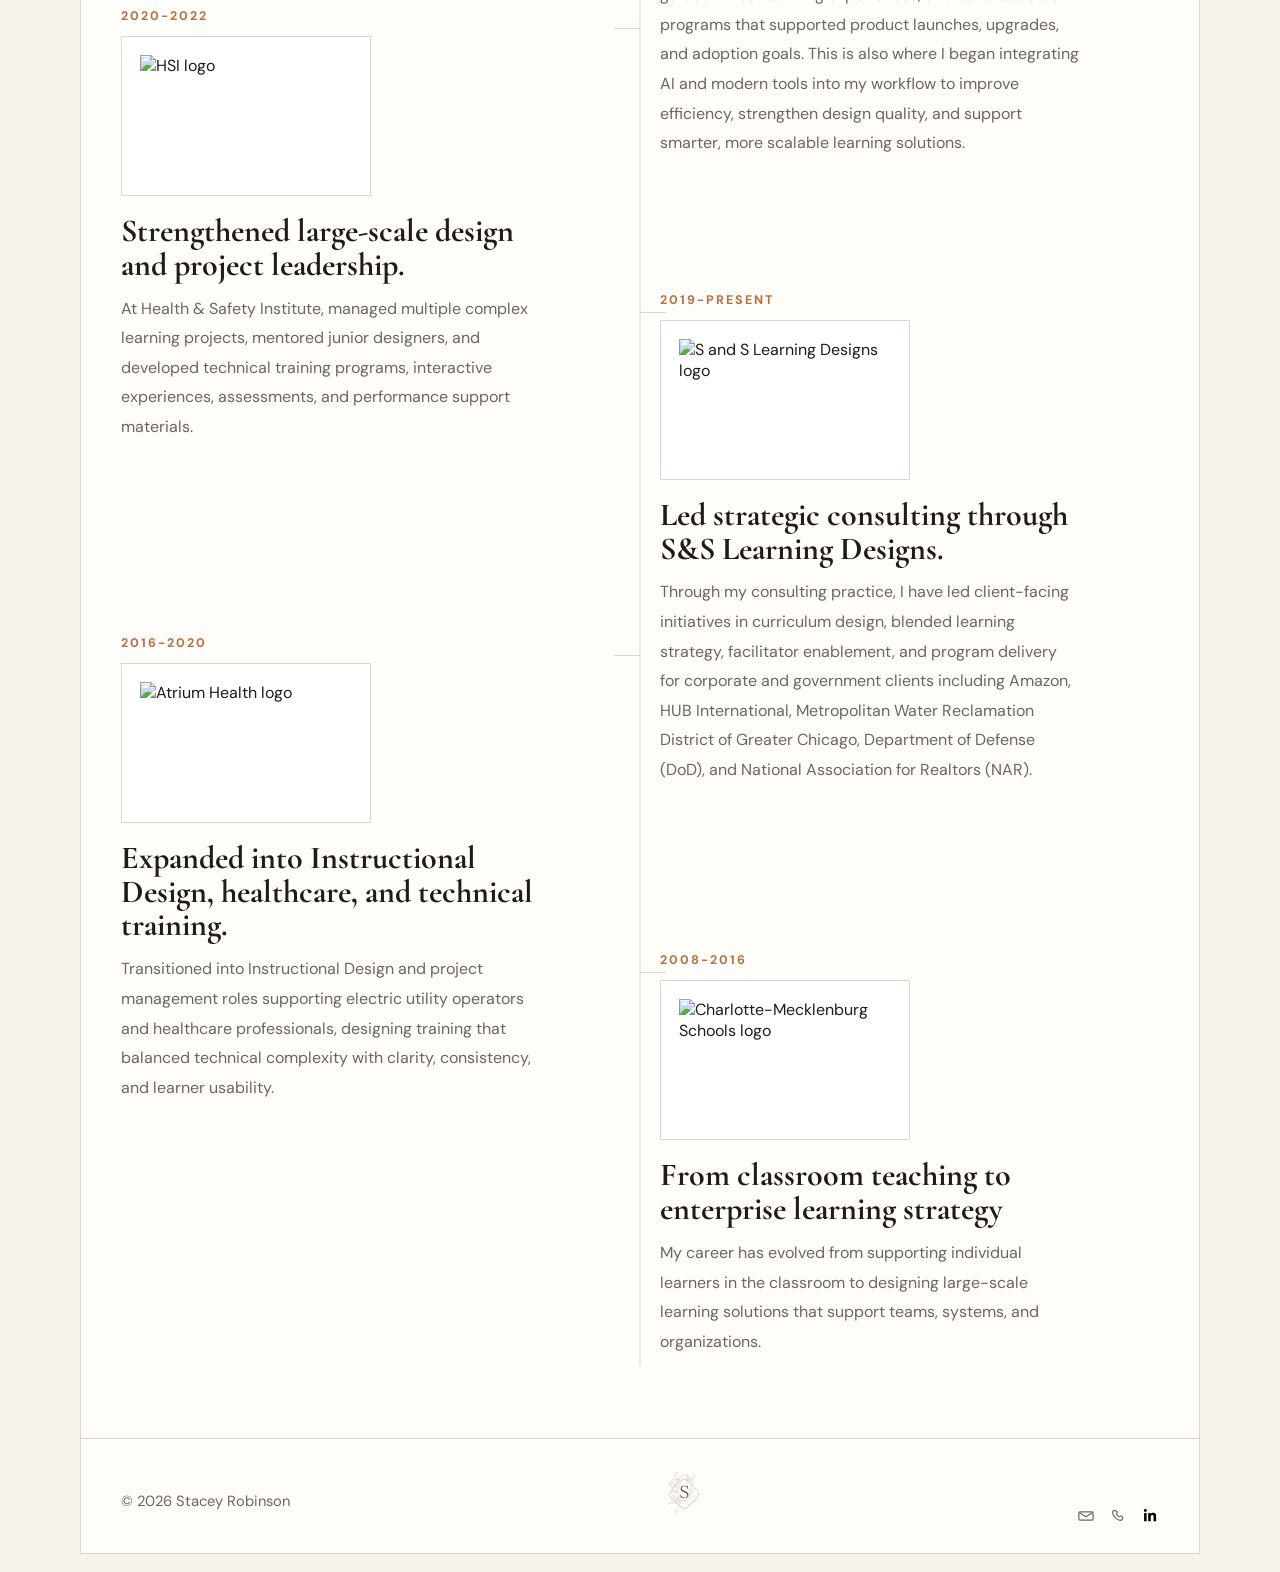
==== commit 79052888: "Add files via upload" ====
--- a/about.html
+++ b/about.html
@@ -22,7 +22,7 @@
       <a class="brand" href="index.html" aria-label="Stacey Robinson home">
         <span class="brand-mark">SR</span>
         <span class="brand-copy">
-          <span class="brand-name">Stacey Robinson</span>
+          <span class="brand-name">Stacey Robinson, M.Ed.</span>
           <span class="brand-role">Senior Instructional Designer | Learning Consultant</span>
         </span>
       </a>
@@ -93,50 +93,82 @@
         </div>
       </section>
 
-      <section class="about-credentials">
-        <div class="about-credential">
-          <span class="about-credential-icon" aria-hidden="true">
-            <img class="about-credential-icon-image" src="what-ive-led-icon.png" alt="">
-          </span>
-          <p class="eyebrow">What I've Led</p>
-          <h3>Enterprise, consulting, healthcare, and technical learning environments</h3>
-          <p>
-            I've led learning work across enterprise, consulting, healthcare, and technical environments,
-            partnering with organizations such as HUB International, VMware, Health &amp; Safety Institute,
-            Atrium Health, and clients through S&amp;S Learning Designs to deliver scalable, high-impact solutions.
-          </p>
-        </div>
-
-        <div class="about-credential">
-          <span class="about-credential-icon" aria-hidden="true">
-            <svg viewBox="0 0 24 24" focusable="false">
-              <path d="M12 3.5 13.8 9l5.7 1.8-5.7 1.8-1.8 5.9-1.8-5.9-5.7-1.8L10.2 9 12 3.5Z" fill="none" stroke="currentColor" stroke-width="1.7" stroke-linejoin="round"/>
-              <path d="M18.2 4.8v2.6M19.5 6.1h-2.6M5 15.9v2.1M6 17H4" fill="none" stroke="currentColor" stroke-width="1.7" stroke-linecap="round"/>
-            </svg>
-          </span>
-          <p class="eyebrow">Where I Create Impact</p>
-          <h3>Instructional Design, performance support, facilitation, governance, and learning systems</h3>
-          <p>
-            I create impact where learning needs to do more than inform-by strengthening onboarding,
-            performance support, facilitation, governance, and learning operations so people can adopt,
-            apply, and perform with greater confidence.
-          </p>
-        </div>
-
-        <div class="about-credential">
-          <span class="about-credential-icon" aria-hidden="true">
-            <svg viewBox="0 0 24 24" focusable="false">
-              <path d="M3.8 8.5 12 5l8.2 3.5L12 12 3.8 8.5Z" fill="none" stroke="currentColor" stroke-width="1.7" stroke-linejoin="round"/>
-              <path d="M7 10.4v3.2c0 .5.3.9.7 1.1 1 .5 2.5 1 4.3 1s3.3-.5 4.3-1c.4-.2.7-.6.7-1.1v-3.2" fill="none" stroke="currentColor" stroke-width="1.7" stroke-linecap="round" stroke-linejoin="round"/>
-              <path d="M20.2 9v4.3" fill="none" stroke="currentColor" stroke-width="1.7" stroke-linecap="round"/>
-            </svg>
-          </span>
-          <p class="eyebrow">Education</p>
-          <h3>M.Ed. in Instructional Systems Technology and dual graduate-level education background</h3>
-          <p>
-            Academic preparation includes an M.Ed. in Instructional Systems Technology - Training &amp; Development,
-            an M.Ed. in Elementary Education, and a B.A. in Elementary Education.
-          </p>
+      <section class="about-impact" aria-labelledby="about-impact-title">
+        <div class="section-heading section-heading-centered">
+          <p class="eyebrow">Impact at a Glance</p>
+          <h2 id="about-impact-title">Driving <em>measurable impact</em> through strategic learning.</h2>
+        </div>
+
+        <div class="about-impact-grid">
+          <div class="about-impact-card">
+            <span class="about-impact-icon" aria-hidden="true">
+              <svg viewBox="0 0 24 24" focusable="false">
+                <path d="M12 11.1a3.2 3.2 0 1 0 0-6.4 3.2 3.2 0 0 0 0 6.4Z" fill="currentColor"/>
+                <path d="M6.5 10.4a2.6 2.6 0 1 0 0-5.2 2.6 2.6 0 0 0 0 5.2ZM17.5 10.4a2.6 2.6 0 1 0 0-5.2 2.6 2.6 0 0 0 0 5.2Z" fill="currentColor"/>
+                <path d="M12 12.3c-3.4 0-6.2 1.7-6.2 3.8v2.4h12.4v-2.4c0-2.1-2.8-3.8-6.2-3.8ZM4.2 11.8C2.1 12.2.6 13.4.6 15v2h3.8v-.9c0-1.2.6-2.3 1.7-3.1-.5-.5-1.1-.9-1.9-1.2ZM19.8 11.8c-.8.3-1.4.7-1.9 1.2 1.1.8 1.7 1.9 1.7 3.1v.9h3.8v-2c0-1.6-1.5-2.8-3.6-3.2Z" fill="currentColor"/>
+              </svg>
+            </span>
+            <strong>10,000+</strong>
+            <span class="about-impact-rule" aria-hidden="true"></span>
+            <p>Employees Supported</p>
+          </div>
+          <div class="about-impact-card">
+            <span class="about-impact-icon" aria-hidden="true">
+              <svg viewBox="0 0 24 24" focusable="false">
+                <circle cx="12" cy="12" r="8.5" fill="none" stroke="currentColor" stroke-width="1.6"/>
+                <path d="M3.5 12h17M12 3.5c2.3 2.3 3.6 5.2 3.6 8.5s-1.3 6.2-3.6 8.5C9.7 18.2 8.4 15.3 8.4 12S9.7 5.8 12 3.5Z" fill="none" stroke="currentColor" stroke-width="1.6" stroke-linejoin="round"/>
+              </svg>
+            </span>
+            <strong>20K+</strong>
+            <span class="about-impact-rule" aria-hidden="true"></span>
+            <p>Global Learners Enabled</p>
+          </div>
+          <div class="about-impact-card">
+            <span class="about-impact-icon" aria-hidden="true">
+              <svg viewBox="0 0 24 24" focusable="false">
+                <path d="M5.2 18.7h14.1v1.7H5.2z" fill="currentColor"/>
+                <path d="M6.6 13.2h2.4v5.5H6.6zM10.8 10.5h2.4v8.2h-2.4zM15 7.7h2.4v11H15z" fill="currentColor"/>
+                <path d="m14.8 4.4 4.4-.1-.1 4.4-1.5-1.5-5.2 5.2-2.2-2.2-3.3 3.3-1.2-1.2 4.5-4.5 2.2 2.2 4-4-1.6-1.6Z" fill="currentColor"/>
+              </svg>
+            </span>
+            <strong>Enterprise</strong>
+            <span class="about-impact-rule" aria-hidden="true"></span>
+            <p>Transformation Initiatives</p>
+          </div>
+          <div class="about-impact-card">
+            <span class="about-impact-icon" aria-hidden="true">
+              <svg viewBox="0 0 24 24" focusable="false">
+                <path d="M5.5 20V7.5h7V20M12.5 20V4.5h6V20M3.5 20h17" fill="none" stroke="currentColor" stroke-width="1.6" stroke-linecap="round" stroke-linejoin="round"/>
+                <path d="M8 10h2M8 13h2M8 16h2M15 8h1.8M15 11h1.8M15 14h1.8" fill="none" stroke="currentColor" stroke-width="1.6" stroke-linecap="round"/>
+              </svg>
+            </span>
+            <strong>Multi-Industry</strong>
+            <span class="about-impact-rule" aria-hidden="true"></span>
+            <p>Learning Leadership</p>
+          </div>
+          <div class="about-impact-card">
+            <span class="about-impact-icon" aria-hidden="true">
+              <svg viewBox="0 0 24 24" focusable="false">
+                <path d="M12 3.5 13.8 9l5.7 1.8-5.7 1.8-1.8 5.9-1.8-5.9-5.7-1.8L10.2 9 12 3.5Z" fill="none" stroke="currentColor" stroke-width="1.6" stroke-linejoin="round"/>
+                <path d="M18.2 4.8v2.6M19.5 6.1h-2.6M5 15.9V18M6 17H4" fill="none" stroke="currentColor" stroke-width="1.6" stroke-linecap="round"/>
+              </svg>
+            </span>
+            <strong>AI-Enabled</strong>
+            <span class="about-impact-rule" aria-hidden="true"></span>
+            <p>Learning Operations</p>
+          </div>
+          <div class="about-impact-card">
+            <span class="about-impact-icon" aria-hidden="true">
+              <svg viewBox="0 0 24 24" focusable="false">
+                <path d="M12 11.1a3.2 3.2 0 1 0 0-6.4 3.2 3.2 0 0 0 0 6.4Z" fill="currentColor"/>
+                <path d="M6.5 10.4a2.6 2.6 0 1 0 0-5.2 2.6 2.6 0 0 0 0 5.2ZM17.5 10.4a2.6 2.6 0 1 0 0-5.2 2.6 2.6 0 0 0 0 5.2Z" fill="currentColor"/>
+                <path d="M12 12.3c-3.4 0-6.2 1.7-6.2 3.8v2.4h12.4v-2.4c0-2.1-2.8-3.8-6.2-3.8ZM4.2 11.8C2.1 12.2.6 13.4.6 15v2h3.8v-.9c0-1.2.6-2.3 1.7-3.1-.5-.5-1.1-.9-1.9-1.2ZM19.8 11.8c-.8.3-1.4.7-1.9 1.2 1.1.8 1.7 1.9 1.7 3.1v.9h3.8v-2c0-1.6-1.5-2.8-3.6-3.2Z" fill="currentColor"/>
+              </svg>
+            </span>
+            <strong>Cross-Functional</strong>
+            <span class="about-impact-rule" aria-hidden="true"></span>
+            <p>Stakeholder Leadership</p>
+          </div>
         </div>
       </section>
 
@@ -149,15 +181,22 @@
           <div class="skills-column">
             <p>Instructional Design</p>
             <p>Performance Consulting</p>
+            <p>Workforce Enablement</p>
+            <p>Operational Readiness</p>
+            <p>Enterprise Onboarding</p>
             <p>Needs Analysis</p>
           </div>
           <div class="skills-column">
             <p>AI-Enabled Learning Development</p>
+            <p>Organizational Change</p>
+            <p>Learning Governance</p>
             <p>ILT and VILT Facilitation</p>
             <p>Learning Strategy</p>
           </div>
           <div class="skills-column">
             <p>LMS Administration</p>
+            <p>Capability Development</p>
+            <p>Stakeholder Alignment</p>
             <p>Performance Support</p>
             <p>Cross-Functional Collaboration</p>
           </div>
@@ -201,9 +240,9 @@
             <div class="timeline-content">
               <p class="timeline-year">2024-Present</p>
               <img
-                class="timeline-image"
-                src="https://images.pexels.com/photos/2829259/pexels-photo-2829259.jpeg?auto=compress&cs=tinysrgb&w=1200"
-                alt="Notebook and tea on a neutral tabletop"
+                class="timeline-image timeline-image-logo"
+                src="hub-logo.png"
+                alt="HUB logo"
               >
               <h3>Led onboarding initiatives that improved clarity, consistency, and readiness across teams</h3>
               <p>
@@ -218,9 +257,9 @@
             <div class="timeline-content">
               <p class="timeline-year">2022-2024</p>
               <img
-                class="timeline-image"
-                src="https://images.pexels.com/photos/20348131/pexels-photo-20348131.jpeg?auto=compress&cs=tinysrgb&w=1200"
-                alt="Neutral office workspace with desk and chair"
+                class="timeline-image timeline-image-logo"
+                src="vmware-logo.jfif"
+                alt="VMware logo"
               >
               <h3>Partnered with business leaders to align learning strategy with operational and performance goals</h3>
               <p>
@@ -237,9 +276,9 @@
             <div class="timeline-content">
               <p class="timeline-year">2020-2022</p>
               <img
-                class="timeline-image"
-                src="https://images.pexels.com/photos/8251108/pexels-photo-8251108.jpeg?auto=compress&cs=tinysrgb&w=1200"
-                alt="Beige paper decorative shapes on a wood wall"
+                class="timeline-image timeline-image-logo"
+                src="hsi-logo.png"
+                alt="HSI logo"
               >
               <h3>Strengthened large-scale design and project leadership.</h3>
               <p>
@@ -254,16 +293,17 @@
             <div class="timeline-content">
               <p class="timeline-year">2019-Present</p>
               <img
-                class="timeline-image"
-                src="https://images.pexels.com/photos/768938/pexels-photo-768938.jpeg?auto=compress&cs=tinysrgb&w=1200"
-                alt="Minimal workspace flat lay with keyboard and floral accents"
+                class="timeline-image timeline-image-logo"
+                src="ss-learning-designs.png"
+                alt="S and S Learning Designs logo"
               >
               <h3>Led strategic consulting through S&amp;S Learning Designs.</h3>
               <p>
                 Through my consulting practice, I have led client-facing initiatives in curriculum design,
                 blended learning strategy, facilitator enablement, and program delivery for corporate and
-                government clients including Amazon, HUB International, Department of Defense (DoD), and
-                National Association for Realtors (NAR).
+                government clients including Amazon, HUB International, Metropolitan Water Reclamation
+                District of Greater Chicago, Department of Defense (DoD), and National Association for
+                Realtors (NAR).
               </p>
             </div>
           </article>
@@ -272,9 +312,9 @@
             <div class="timeline-content">
               <p class="timeline-year">2016-2020</p>
               <img
-                class="timeline-image"
-                src="https://images.pexels.com/photos/34860703/pexels-photo-34860703.jpeg?auto=compress&cs=tinysrgb&w=1200"
-                alt="Abstract beige textured fabric"
+                class="timeline-image timeline-image-logo"
+                src="atrium-health.png"
+                alt="Atrium Health logo"
               >
               <h3>Expanded into Instructional Design, healthcare, and technical training.</h3>
               <p>
@@ -289,9 +329,9 @@
             <div class="timeline-content">
               <p class="timeline-year">2008-2016</p>
               <img
-                class="timeline-image"
-                src="https://images.pexels.com/photos/5993559/pexels-photo-5993559.jpeg?auto=compress&cs=tinysrgb&w=1200"
-                alt="Close view of beige paper texture"
+                class="timeline-image timeline-image-logo"
+                src="cms-logo.png"
+                alt="Charlotte-Mecklenburg Schools logo"
               >
               <h3>From classroom teaching to enterprise learning strategy</h3>
               <p>
@@ -308,9 +348,20 @@
       <p>&copy; 2026 Stacey Robinson</p>
       <img class="footer-logo" src="stacey-botanical-logo.png" alt="Stacey Robinson botanical logo">
       <div class="footer-contact">
-        <a href="mailto:stacrobi@gmail.com">stacrobi@gmail.com</a>
-        <a href="tel:7043023641">704-302-3641</a>
-        <a href="https://www.linkedin.com/in/stacrobi/" target="_blank" rel="noreferrer">LinkedIn</a>
+        <a href="mailto:stacrobi@gmail.com" aria-label="Email Stacey Robinson">
+          <svg viewBox="0 0 24 24" focusable="false" aria-hidden="true">
+            <path d="M4 6.5h16a1.5 1.5 0 0 1 1.5 1.5v8A1.5 1.5 0 0 1 20 17.5H4A1.5 1.5 0 0 1 2.5 16V8A1.5 1.5 0 0 1 4 6.5Z" fill="none" stroke="currentColor" stroke-width="1.6"/>
+            <path d="m4 8 8 5 8-5" fill="none" stroke="currentColor" stroke-width="1.6" stroke-linecap="round" stroke-linejoin="round"/>
+          </svg>
+        </a>
+        <a href="tel:7043023641" aria-label="Call Stacey Robinson">
+          <svg viewBox="0 0 24 24" focusable="false" aria-hidden="true">
+            <path d="M6.8 4.8c.4-.4 1-.5 1.5-.2l2.1 1.3c.5.3.7.9.5 1.4l-.7 1.8a1 1 0 0 0 .2 1c.7.9 1.5 1.7 2.4 2.4a1 1 0 0 0 1 .2l1.8-.7c.5-.2 1.1 0 1.4.5l1.3 2.1c.3.5.2 1.1-.2 1.5l-1 1c-.6.6-1.5.9-2.4.7-2.3-.5-4.5-1.7-6.4-3.6s-3.1-4.1-3.6-6.4c-.2-.9.1-1.8.7-2.4l1-1Z" fill="none" stroke="currentColor" stroke-width="1.6" stroke-linecap="round" stroke-linejoin="round"/>
+          </svg>
+        </a>
+        <a href="https://www.linkedin.com/in/stacrobi/" target="_blank" rel="noreferrer" aria-label="Stacey Robinson on LinkedIn">
+          <img class="linkedin-icon" src="linkedin-icon.svg" alt="">
+        </a>
       </div>
     </footer>
   </div>
--- a/styles.css
+++ b/styles.css
@@ -48,7 +48,7 @@
 .hero-kicker,
 .about-page-hero,
 .about-story,
-.about-credentials,
+.about-impact,
 .skills-expertise,
 .career-timeline,
 .contact-page-hero,
@@ -121,11 +121,18 @@
 
 .site-nav a {
   color: var(--muted);
+  transition: color 180ms ease, transform 180ms ease;
 }
 
 .site-nav a:hover,
 .site-nav a:focus-visible {
-  color: var(--text);
+  color: var(--accent);
+  transform: translateY(-1px);
+}
+
+.site-nav a:focus-visible {
+  outline: 2px solid rgba(182, 111, 68, 0.35);
+  outline-offset: 5px;
 }
 
 .menu-toggle {
@@ -251,53 +258,173 @@
   font-size: clamp(2.2rem, 4vw, 3.8rem);
 }
 
+.section-heading h2 em {
+  color: var(--accent);
+  font-style: italic;
+  font-weight: 600;
+}
+
+.focus .section-heading {
+  text-align: center;
+}
+
+.focus .section-heading::after {
+  content: "";
+  display: block;
+  width: 34px;
+  height: 1px;
+  margin: 18px auto 0;
+  background: rgba(182, 111, 68, 0.72);
+}
+
 .focus-list {
   display: grid;
   grid-template-columns: repeat(3, minmax(0, 1fr));
-  gap: 32px;
-}
-
-.focus-list article,
+  gap: 24px;
+}
+
+.focus-list article {
+  min-height: 100%;
+  padding: 28px 20px 26px;
+  border: 1px solid rgba(222, 214, 203, 0.92);
+  background: rgba(255, 253, 249, 0.72);
+  box-shadow: 0 14px 28px rgba(31, 27, 24, 0.06);
+}
+
 .highlight-item {
   padding-top: 18px;
   border-top: 1px solid var(--line);
 }
 
+.focus-card-heading {
+  display: grid;
+  grid-template-columns: auto 1fr;
+  align-items: center;
+  gap: 18px;
+  margin-bottom: 14px;
+}
+
+.focus-card-heading h3 {
+  margin: 0;
+  font-family: "Cormorant Garamond", serif;
+  font-size: clamp(1.5rem, 2.5vw, 2rem);
+  line-height: 1.05;
+  letter-spacing: 0;
+}
+
+.focus-card-heading::after {
+  content: "";
+  display: block;
+  grid-column: 2;
+  width: 32px;
+  height: 1px;
+  background: rgba(182, 111, 68, 0.72);
+}
+
 .project-card-link {
-  display: block;
+  display: flex;
+  flex-direction: column;
+  height: 100%;
   transition: transform 180ms ease, color 180ms ease;
-}
-
-.project-card-link:hover,
-.project-card-link:focus-visible {
-  transform: translateY(-4px);
 }
 
 .focus-icon {
   display: inline-flex;
-  width: 40px;
-  height: 40px;
-  margin: 0 auto 18px;
-  color: var(--accent);
+  align-items: center;
+  justify-content: center;
+  width: 64px;
+  height: 64px;
+  margin: 0;
+  color: var(--accent);
+  background: rgba(182, 111, 68, 0.1);
+  border: 1px solid rgba(182, 111, 68, 0.24);
+  border-radius: 50%;
 }
 
 .focus-icon svg {
-  width: 100%;
-  height: 100%;
-}
-
-.focus-list h3,
-.highlight-item h3 {
-  margin: 0 0 12px;
-  font-family: "Cormorant Garamond", serif;
-  font-size: 1.9rem;
-  line-height: 1.05;
+  width: 34px;
+  height: 34px;
+}
+
+.focus-proof-list {
+  display: grid;
+  gap: 10px;
+  margin: 22px 0 0;
+  padding: 18px 0 0;
+  border-top: 1px solid var(--line);
+  list-style: none;
+}
+
+.focus-proof-list li {
+  position: relative;
+  padding-left: 26px;
+  color: var(--text);
+  font-size: 0.9rem;
+  line-height: 1.45;
+}
+
+.focus-proof-list li::before {
+  content: "✓";
+  position: absolute;
+  left: 0;
+  top: 0.1em;
+  display: inline-grid;
+  place-items: center;
+  width: 15px;
+  height: 15px;
+  border: 1px solid rgba(182, 111, 68, 0.55);
+  border-radius: 50%;
+  color: var(--accent);
+  font-size: 0.67rem;
+  font-weight: 700;
+}
+
+.focus-proof-list strong {
+  color: var(--accent);
 }
 
 .highlights-grid {
   display: grid;
   grid-template-columns: repeat(3, minmax(0, 1fr));
   gap: 28px 36px;
+  align-items: stretch;
+}
+
+.project-carousel {
+  display: grid;
+  gap: 22px;
+}
+
+.project-carousel-track {
+  display: grid;
+  grid-auto-flow: column;
+  grid-auto-columns: minmax(320px, calc(50% - 16px));
+  gap: 32px;
+  overflow-x: auto;
+  padding: 0 4px 10px;
+  scroll-snap-type: x mandatory;
+  scrollbar-width: none;
+  -ms-overflow-style: none;
+}
+
+.project-carousel-track::-webkit-scrollbar {
+  display: none;
+}
+
+.project-carousel-card {
+  min-height: 100%;
+  padding: 18px 0 0;
+  scroll-snap-align: start;
+}
+
+.highlight-item {
+  display: flex;
+  flex-direction: column;
+  height: 100%;
+}
+
+.highlight-item p {
+  flex-grow: 1;
 }
 
 .project-thumb-image {
@@ -307,6 +434,15 @@
   border: 1px solid var(--line);
   object-fit: cover;
   background: #efe7dc;
+}
+
+.project-thumb-image-contain {
+  object-fit: contain;
+  background: #fff;
+}
+
+.project-thumb-image-wide {
+  aspect-ratio: 16 / 9;
 }
 
 .project-link-button,
@@ -322,6 +458,7 @@
   background: transparent;
   color: var(--text);
   font-weight: 700;
+  box-shadow: 0 0 0 rgba(31, 27, 24, 0);
   transition: background-color 180ms ease, color 180ms ease, border-color 180ms ease, transform 180ms ease;
 }
 
@@ -330,7 +467,8 @@
   border-color: var(--text);
   background: var(--text);
   color: #fff;
-  transform: translateY(-1px);
+  box-shadow: 0 10px 18px rgba(31, 27, 24, 0.12);
+  transform: translateY(-2px);
 }
 
 .contact-strip {
@@ -437,6 +575,19 @@
   flex-wrap: wrap;
 }
 
+.contact-form-success {
+  align-self: start;
+  padding: 18px 22px;
+  border: 1px solid var(--line);
+  background: rgba(255, 255, 255, 0.45);
+}
+
+.contact-form-success p {
+  margin: 0;
+  color: var(--muted);
+  line-height: 1.7;
+}
+
 .about-page-hero {
   display: grid;
   grid-template-columns: minmax(320px, 430px) minmax(0, 1fr);
@@ -491,7 +642,7 @@
 
 .about-page-card p,
 .about-story-grid p,
-.about-credential p {
+.about-impact-card p {
   font-size: 1rem;
   line-height: 1.85;
   color: var(--muted);
@@ -506,6 +657,58 @@
   margin-top: 10px;
 }
 
+.social-proof-strip {
+  margin: 18px 0 6px;
+  padding: 24px 40px 22px;
+  border: 1px solid rgba(222, 214, 203, 0.8);
+  background: linear-gradient(180deg, rgba(255, 252, 247, 0.92) 0%, rgba(250, 244, 236, 0.96) 100%);
+}
+
+.about-social-proof {
+  margin-top: 24px;
+}
+
+.social-proof-label {
+  margin: 0 0 16px;
+  color: var(--accent);
+  font-size: 0.84rem;
+  font-weight: 700;
+  letter-spacing: 0.16em;
+  text-transform: uppercase;
+  text-align: center;
+}
+
+.social-proof-grid {
+  display: grid;
+  grid-template-columns: repeat(8, minmax(0, 1fr));
+  gap: 14px 18px;
+  align-items: center;
+}
+
+.social-proof-mark {
+  display: flex;
+  align-items: center;
+  justify-content: center;
+  min-height: 76px;
+  padding: 12px 16px;
+  border-radius: 12px;
+  background: rgba(255, 255, 255, 0.62);
+}
+
+.social-proof-mark img {
+  max-width: 100%;
+  max-height: 50px;
+  object-fit: contain;
+}
+
+.social-proof-text {
+  color: #1f1b18;
+  font-size: 1.2rem;
+  font-weight: 700;
+  letter-spacing: -0.02em;
+  text-transform: none;
+}
+
 .about-story {
   padding-top: 18px;
   padding-bottom: 48px;
@@ -518,16 +721,85 @@
 }
 
 .about-story-grid p,
-.about-credential p {
+.about-impact-card p {
   margin: 0;
 }
 
-.about-credentials {
-  display: grid;
-  grid-template-columns: repeat(3, minmax(0, 1fr));
-  gap: 28px 36px;
+.about-impact {
   padding-top: 0;
   padding-bottom: 56px;
+}
+
+.about-impact .section-heading {
+  max-width: 900px;
+}
+
+.about-impact h2 {
+  margin-bottom: 30px;
+  font-size: clamp(2.15rem, 3.25vw, 3.15rem);
+  line-height: 1.05;
+}
+
+.about-impact h2 em {
+  color: var(--accent);
+  font-style: italic;
+  font-weight: 600;
+}
+
+.about-impact-grid {
+  display: grid;
+  grid-template-columns: repeat(6, minmax(0, 1fr));
+  gap: 10px;
+}
+
+.about-impact-card {
+  min-height: 212px;
+  padding: 24px 6px 26px;
+  border: 1px solid rgba(222, 214, 203, 0.86);
+  background: rgba(255, 253, 249, 0.68);
+  text-align: center;
+}
+
+.about-impact-icon {
+  display: inline-flex;
+  align-items: center;
+  justify-content: center;
+  width: 58px;
+  height: 58px;
+  margin-bottom: 16px;
+  border-radius: 50%;
+  background: rgba(182, 111, 68, 0.12);
+  color: #8f4c29;
+}
+
+.about-impact-icon svg {
+  width: 31px;
+  height: 31px;
+}
+
+.about-impact-card strong {
+  display: block;
+  color: #8f4c29;
+  font-family: "Cormorant Garamond", serif;
+  font-size: 1.42rem;
+  font-weight: 700;
+  line-height: 1.05;
+  white-space: nowrap;
+}
+
+.about-impact-rule {
+  display: block;
+  width: 38px;
+  height: 1px;
+  margin: 14px auto 12px;
+  background: rgba(182, 111, 68, 0.44);
+}
+
+.about-impact-card p {
+  color: var(--text);
+  font-size: 0.88rem;
+  font-weight: 500;
+  line-height: 1.45;
 }
 
 .skills-expertise {
@@ -697,6 +969,13 @@
   background: #efe7dc;
 }
 
+.timeline-image-logo {
+  height: 160px;
+  padding: 18px;
+  object-fit: contain;
+  background: #fff;
+}
+
 .timeline-content h3 {
   margin: 0 0 12px;
   font-family: "Cormorant Garamond", serif;
@@ -711,43 +990,6 @@
   color: var(--muted);
 }
 
-.about-credential {
-  padding-top: 18px;
-  border-top: 1px solid var(--line);
-}
-
-.about-credential-icon {
-  display: inline-flex;
-  width: 42px;
-  height: 42px;
-  margin-bottom: 16px;
-  color: var(--accent);
-}
-
-.about-credential-icon svg {
-  width: 100%;
-  height: 100%;
-}
-
-.about-credential-icon-image {
-  width: 112%;
-  height: 112%;
-  object-fit: contain;
-  filter: brightness(0) saturate(100%) invert(48%) sepia(20%) saturate(1155%) hue-rotate(338deg) brightness(91%) contrast(89%);
-}
-
-.about-credential h3 {
-  margin: 0 0 14px;
-  font-family: "Cormorant Garamond", serif;
-  font-size: 2rem;
-  line-height: 1.06;
-}
-
-.about-credential .eyebrow {
-  color: var(--accent);
-  font-weight: 700;
-}
-
 .contact-details {
   display: grid;
   align-content: start;
@@ -758,19 +1000,64 @@
   display: inline-flex;
   align-items: center;
   gap: 10px;
+  transition: color 180ms ease, transform 180ms ease;
+}
+
+.contact-details a:hover,
+.contact-details a:focus-visible,
+.contact-sidebar-block a:hover,
+.contact-sidebar-block a:focus-visible {
+  color: var(--accent);
+  transform: translateY(-1px);
+}
+
+.contact-details a:focus-visible,
+.contact-sidebar-block a:focus-visible {
+  outline: 2px solid rgba(182, 111, 68, 0.35);
+  outline-offset: 4px;
 }
 
 .contact-icon {
   display: inline-flex;
+  align-items: center;
+  justify-content: center;
   width: 18px;
   height: 18px;
-  color: var(--text);
+  color: inherit;
   flex: 0 0 auto;
 }
 
 .contact-icon svg {
   width: 100%;
   height: 100%;
+}
+
+.linkedin-icon {
+  display: block;
+  width: 14px;
+  height: 14px;
+  transition: filter 180ms ease;
+}
+
+.contact-sidebar-link-icon {
+  display: inline-flex;
+  align-items: center;
+  gap: 8px;
+}
+
+.contact-sidebar-link-icon .linkedin-icon {
+  width: 12px;
+  height: 12px;
+  flex: 0 0 auto;
+}
+
+.contact-details a:hover .linkedin-icon,
+.contact-details a:focus-visible .linkedin-icon,
+.contact-sidebar-block a:hover .linkedin-icon,
+.contact-sidebar-block a:focus-visible .linkedin-icon,
+.footer-contact a:hover .linkedin-icon,
+.footer-contact a:focus-visible .linkedin-icon {
+  filter: invert(46%) sepia(34%) saturate(860%) hue-rotate(340deg) brightness(94%) contrast(88%);
 }
 
 .project-thumb {
@@ -832,6 +1119,62 @@
   background: #efe7dc;
 }
 
+.project-detail-video {
+  width: 100%;
+  display: block;
+  border: 1px solid var(--line);
+  aspect-ratio: 4 / 3;
+  background: #111;
+}
+
+.project-detail-placeholder {
+  display: grid;
+  align-content: end;
+  gap: 12px;
+  min-height: 320px;
+  padding: 28px;
+  border: 1px solid var(--line);
+  background:
+    radial-gradient(circle at top left, rgba(182, 111, 68, 0.16), transparent 28%),
+    linear-gradient(180deg, #fffaf4 0%, #f4ece2 100%);
+}
+
+.project-detail-placeholder-kicker {
+  color: var(--accent);
+  font-size: 0.8rem;
+  font-weight: 700;
+  letter-spacing: 0.16em;
+  text-transform: uppercase;
+}
+
+.project-detail-placeholder strong {
+  max-width: 12ch;
+  font-family: "Cormorant Garamond", serif;
+  font-size: clamp(2rem, 3.4vw, 3rem);
+  line-height: 0.96;
+  letter-spacing: -0.04em;
+}
+
+.project-detail-image-tall {
+  aspect-ratio: auto !important;
+  max-height: 980px;
+  object-fit: contain !important;
+  background: #111;
+}
+
+.project-detail-image-full {
+  aspect-ratio: auto !important;
+  object-fit: contain !important;
+  background: #fff !important;
+}
+
+.project-detail-poster {
+  width: 100%;
+  min-height: 860px;
+  border: 1px solid var(--line);
+  background: #fff;
+}
+
 .project-detail-copy h2 {
   margin: 0 0 16px;
   font-family: "Cormorant Garamond", serif;
@@ -847,16 +1190,63 @@
   margin: 0 0 18px;
 }
 
+.project-subtitle {
+  color: var(--muted);
+  font-weight: 700;
+  line-height: 1.55;
+}
+
+.project-inline-link {
+  font-weight: 700;
+  color: var(--text);
+  text-decoration: none;
+  border-bottom: 1px solid transparent;
+  transition: color 180ms ease, border-color 180ms ease;
+}
+
+.project-inline-note {
+  margin-bottom: 10px !important;
+}
+
+.project-inline-link:hover,
+.project-inline-link:focus-visible {
+  color: var(--accent);
+  border-color: var(--accent);
+}
+
+.project-inline-button {
+  margin-top: 0;
+}
+
 .project-review-button {
   margin-top: 18px;
 }
 
+.project-artifact-buttons {
+  display: flex;
+  flex-wrap: wrap;
+  gap: 12px;
+  margin-top: 22px;
+}
+
+.project-artifact-button {
+  min-height: 46px;
+  cursor: default;
+}
+
+a.project-artifact-button {
+  cursor: pointer;
+}
+
 .project-review-button:hover,
-.project-review-button:focus-visible {
+.project-review-button:focus-visible,
+.project-artifact-button:hover,
+.project-artifact-button:focus-visible {
   border-color: var(--text);
   background: var(--text);
   color: #fff;
-  transform: translateY(-1px);
+  box-shadow: 0 10px 18px rgba(31, 27, 24, 0.12);
+  transform: translateY(-2px);
 }
 
 .project-meta {
@@ -866,6 +1256,15 @@
 
 .project-meta li + li {
   margin-top: 6px;
+}
+
+.project-nested-list {
+  margin: 10px 0 12px;
+  padding-left: 20px;
+}
+
+.project-nested-list li + li {
+  margin-top: 4px;
 }
 
 .site-footer {
@@ -880,10 +1279,10 @@
 }
 
 .footer-contact {
-  display: grid;
-  justify-items: end;
-  gap: 6px;
-  text-align: right;
+  display: flex;
+  align-items: center;
+  justify-content: flex-end;
+  gap: 14px;
 }
 
 .footer-logo {
@@ -893,27 +1292,56 @@
 }
 
 .footer-contact a {
+  display: inline-flex;
+  align-items: center;
+  justify-content: center;
+  width: 18px;
+  height: 18px;
   color: var(--muted);
+  transition: color 180ms ease, transform 180ms ease;
+}
+
+.footer-contact svg {
+  width: 100%;
+  height: 100%;
+}
+
+.footer-contact .linkedin-icon {
+  width: 14px;
+  height: 14px;
 }
 
 .footer-contact a:hover,
 .footer-contact a:focus-visible {
-  color: var(--text);
+  color: var(--accent);
+  transform: translateY(-2px);
+}
+
+.footer-contact a:focus-visible {
+  outline: 2px solid rgba(182, 111, 68, 0.35);
+  outline-offset: 5px;
 }
 
 @media (max-width: 900px) {
   .hero,
   .about-page-hero,
   .about-story-grid,
-  .about-credentials,
   .skills-grid,
   .timeline,
   .contact-page-grid,
   .project-detail,
   .focus-list,
-  .highlights-grid,
   .contact-strip {
     grid-template-columns: 1fr;
+  }
+
+  .about-impact-grid {
+    grid-template-columns: repeat(2, minmax(0, 1fr));
+  }
+
+  .project-carousel-track {
+    grid-auto-columns: minmax(280px, 84%);
+    gap: 24px;
   }
 
   .hero {
@@ -929,6 +1357,15 @@
     margin-left: 0;
     margin-top: -24px;
     padding: 32px;
+  }
+
+  .social-proof-strip {
+    padding-left: 32px;
+    padding-right: 32px;
+  }
+
+  .social-proof-grid {
+    grid-template-columns: repeat(4, minmax(0, 1fr));
   }
 
   .about-page-logo-wrap {
@@ -980,7 +1417,7 @@
   .hero,
   .about-page-hero,
   .about-story,
-  .about-credentials,
+  .about-impact,
   .skills-expertise,
   .career-timeline,
   .contact-page-hero,
@@ -1017,6 +1454,10 @@
     display: flex;
   }
 
+  .about-impact-grid {
+    grid-template-columns: 1fr;
+  }
+
   .brand-name {
     font-size: 1.6rem;
   }
@@ -1026,12 +1467,26 @@
     align-items: flex-start;
   }
 
+  .project-carousel-track {
+    grid-auto-columns: 100%;
+    gap: 18px;
+    padding-bottom: 8px;
+  }
+
+  .social-proof-strip {
+    padding-left: 20px;
+    padding-right: 20px;
+  }
+
+  .social-proof-grid {
+    grid-template-columns: repeat(2, minmax(0, 1fr));
+  }
+
   .footer-logo {
     align-self: center;
   }
 
   .footer-contact {
-    justify-items: start;
-    text-align: left;
-  }
-}
+    justify-content: flex-start;
+  }
+}
